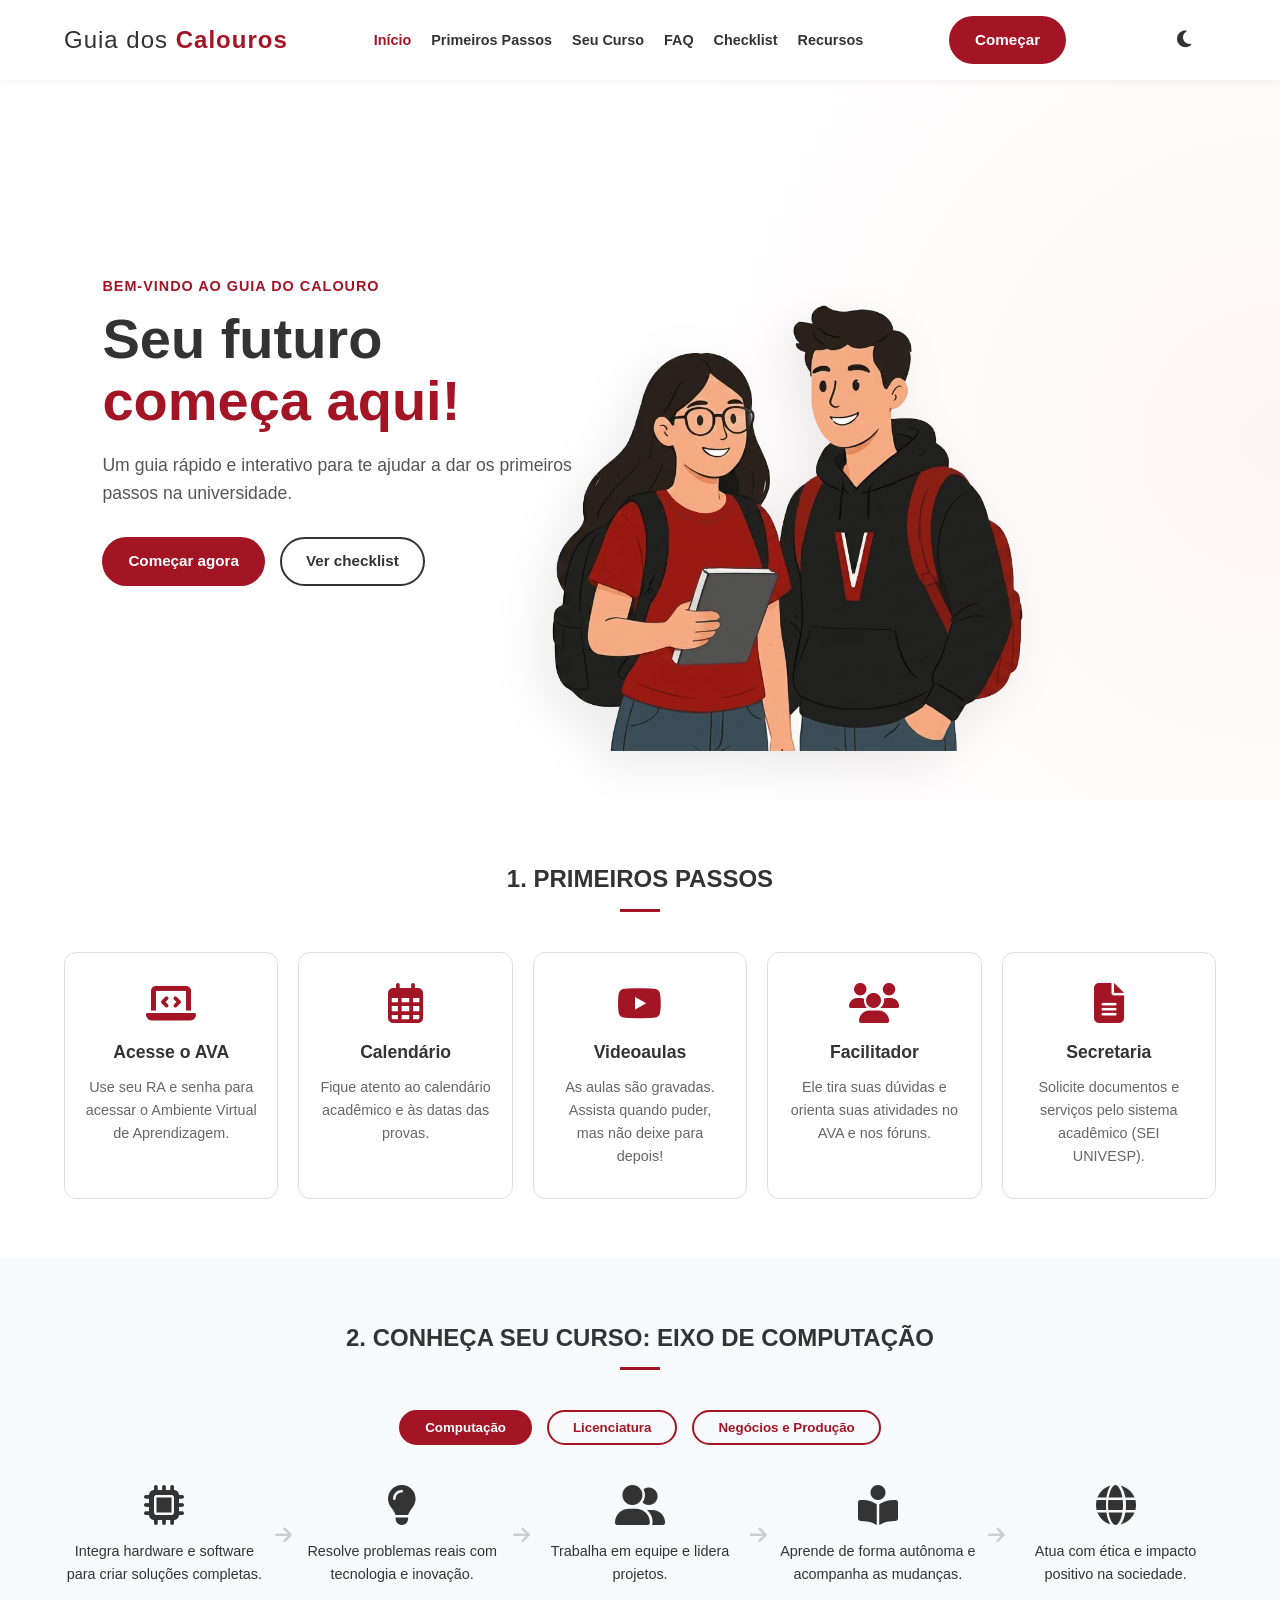
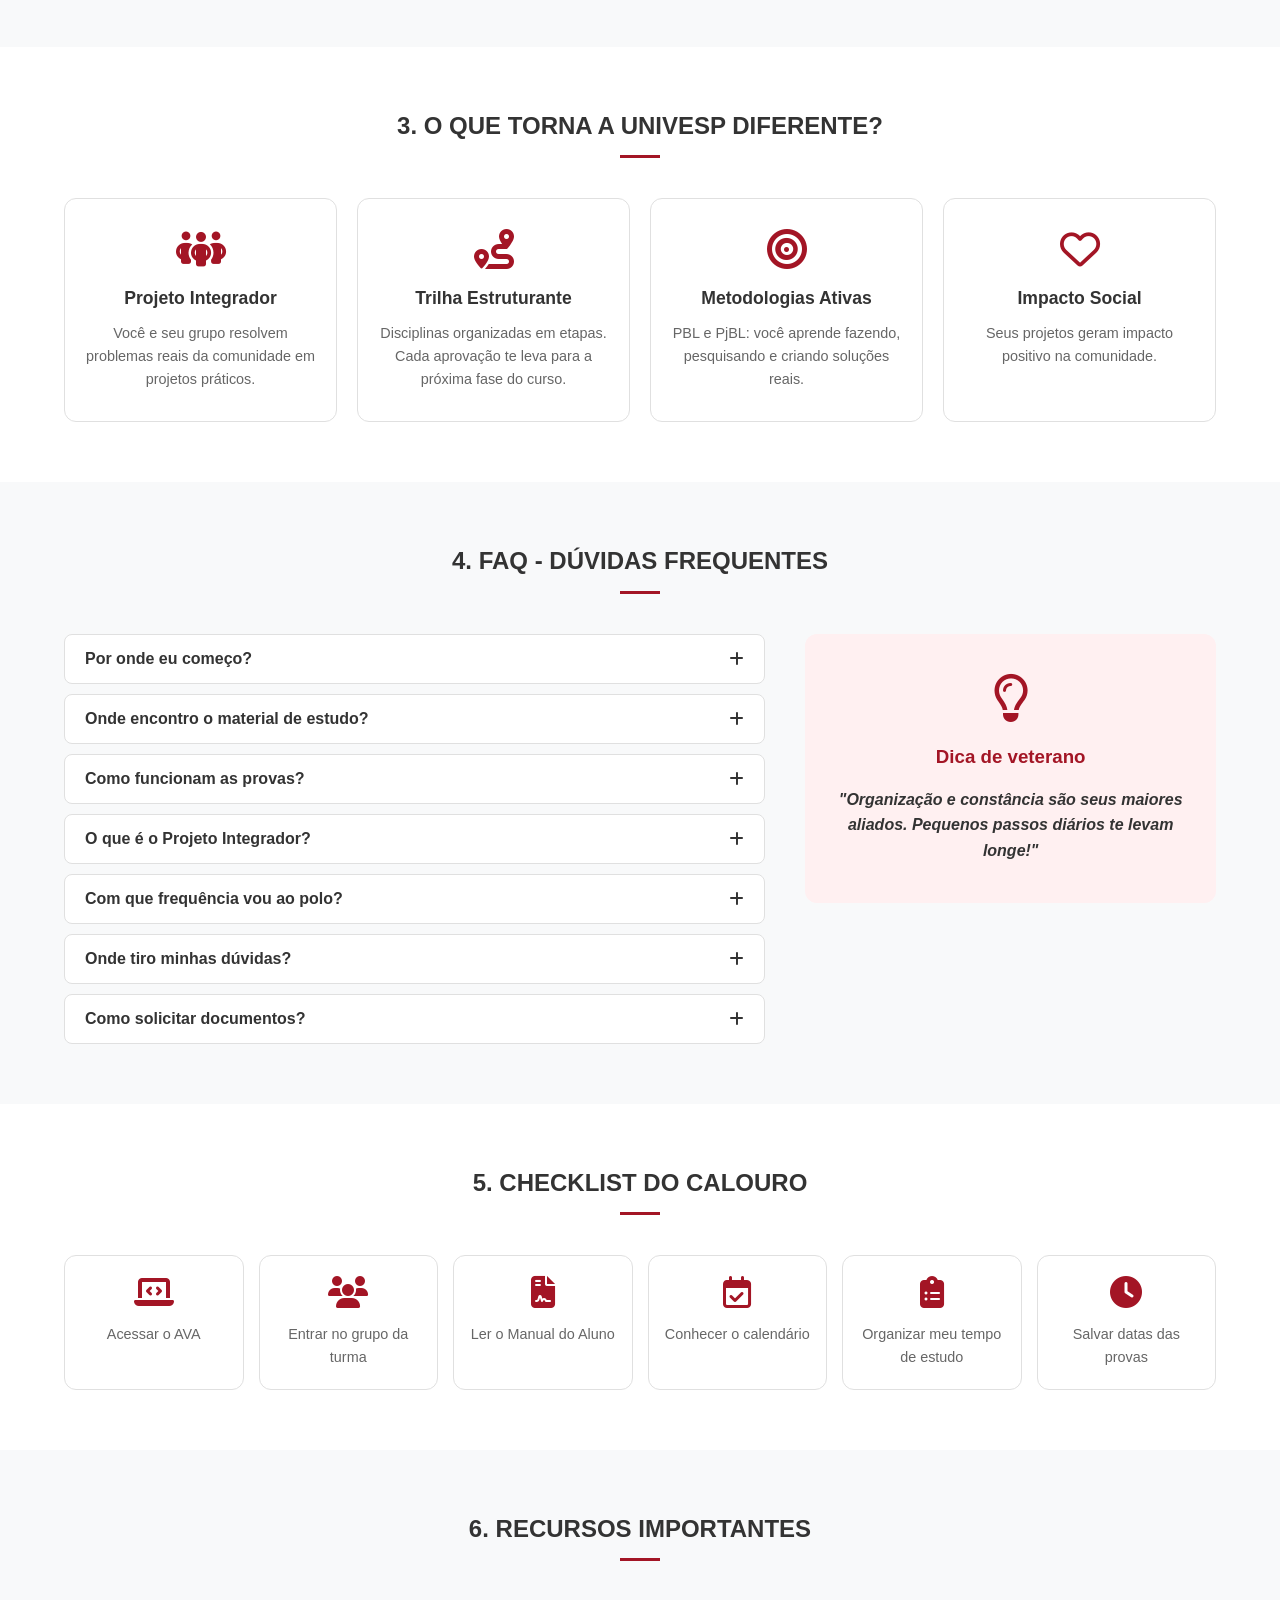
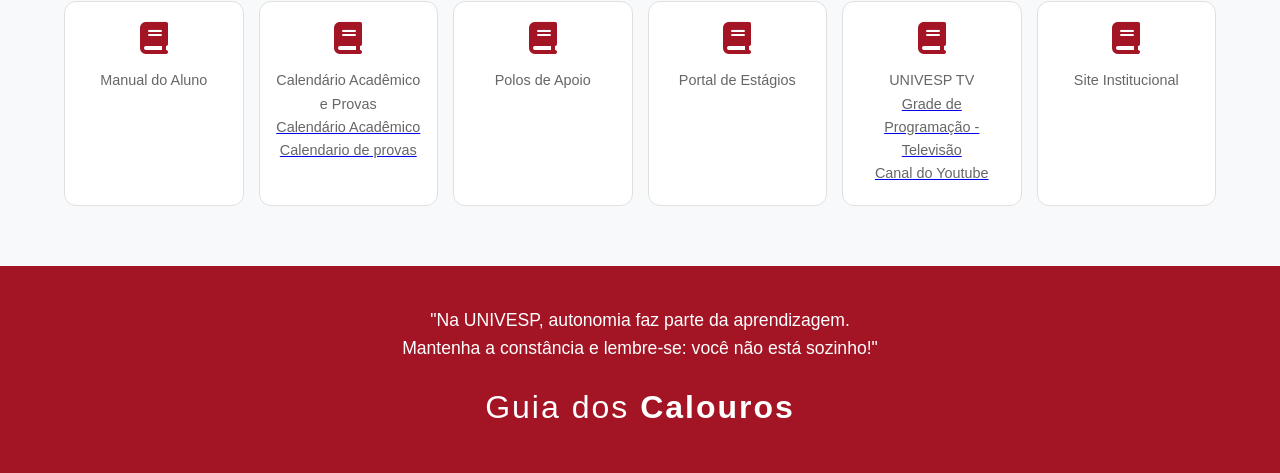
==== index.html @ 137aeccd "Add files via upload" ====
<!DOCTYPE html>
<html lang="pt-BR">
<head>
    <meta charset="UTF-8">
    <meta name="viewport" content="width=device-width, initial-scale=1.0">
    <title>Guia dos Calouros - UNIVESP</title>

    <link rel="icon" type="image/svg+xml" href="img/favicon.png">
    <link rel="stylesheet" href="css/style.css">
    <!-- FontAwesome para os ícones -->
    <link rel="stylesheet" href="https://cdnjs.cloudflare.com/ajax/libs/font-awesome/6.4.0/css/all.min.css">
</head>
<body>

        <!-- Barra de Progresso de Leitura -->
        <div id="progress-bar"></div>

    <!-- NAVEGAÇÃO FIXA -->
    <header class="navbar">
        <div class="logo">
            <span class="logo-univesp">Guia dos<strong> Calouros</strong></span>
        </div>
        <nav>
            <ul class="nav-links">
                <li><a href="#inicio" class="active">Início</a></li>
                <li><a href="#primeiros-passos">Primeiros Passos</a></li>
                <li><a href="#curso">Seu Curso</a></li>
                <li><a href="#faq">FAQ</a></li>
                <li><a href="#checklist">Checklist</a></li>
                <li><a href="#recursos">Recursos</a></li>
                <!-- <li><button id="dark-mode-toggle" title="Alterar Modo Escuro"><i class="fa-solid fa-moon"></i></button></li> -->
            </ul>
            <!--<button id="dark-mode-toggle" title="Alterar Modo Escuro"><i class="fa-solid fa-moon"></i></button> -->
        </nav>
        <a href="#primeiros-passos" class="btn btn-primary">Começar</a> <button id="dark-mode-toggle" title="Alterar Modo Escuro"><i class="fa-solid fa-moon"></i></button>
    </header>

    <main>
        <!-- HERO SECTION -->
        <section id="inicio" class="hero">
            <div class="hero-content">
                <span class="subtitle">BEM-VINDO AO GUIA DO CALOURO</span>
                <h1>Seu futuro<br><span>começa aqui!</span></h1>
                <p>Um guia rápido e interativo para te ajudar a dar os primeiros passos na universidade.</p>
                <div class="hero-buttons">
                    <a href="#primeiros-passos" class="btn btn-primary">Começar agora</a>
                    <a href="#checklist" class="btn btn-secondary">Ver checklist</a>
                </div>
            </div>
            <div class="hero-image">
                    <!-- Procure por este bloco na seção Hero do seu index.html e substitua: -->
                    <div class="hero-image">
                    <!-- Tag da imagem apontando para a pasta img/ -->
                    <img src="img/banner2.png" alt="Dois estudantes de Engenharia da UNIVESP com mochila" class="banner-img">
            </div>
                <!-- Espaço para a ilustração dos alunos 
                <div class="illustration-placeholder"> 
                    <i class="fa-solid fa-user-graduate"></i>
                </div>-->
            </div>
        </section>

        <!-- 1. PRIMEIROS PASSOS -->
        <section id="primeiros-passos" class="section">
            <h2 class="section-title">1. PRIMEIROS PASSOS</h2>
            <div class="grid-cards-5">
                
                
                <div class="card">
                    <i class="fa-solid fa-laptop-code icon"></i>
                    <h3>Acesse o AVA</h3>
                    <p>Use seu RA e senha para acessar o Ambiente Virtual de Aprendizagem.</p>
                </div>
                <div class="card">
                    <i class="fa-regular fa-calendar-alt icon"></i>
                    <h3>Calendário</h3>
                    <p>Fique atento ao calendário acadêmico e às datas das provas.</p>
                </div>
                <div class="card">
                    <i class="fa-brands fa-youtube icon"></i>
                    <h3>Videoaulas</h3>
                    <p>As aulas são gravadas. Assista quando puder, mas não deixe para depois!</p>
                </div>
                <div class="card">
                    <i class="fa-solid fa-users icon"></i>
                    <h3>Facilitador</h3>
                    <p>Ele tira suas dúvidas e orienta suas atividades no AVA e nos fóruns.</p>
                </div>
                <div class="card">
                    <i class="fa-solid fa-file-lines icon"></i>
                    <h3>Secretaria</h3>
                    <p>Solicite documentos e serviços pelo sistema acadêmico (SEI UNIVESP).</p>
                </div>
            </div>
        </section>

        <!-- 2. SEU CURSO 
        <section id="curso" class="section section-gray">
            <h2 class="section-title">2. CONHEÇA SEU CURSO: ENGENHARIA DA COMPUTAÇÃO</h2>
            <div class="course-flow">
                <div class="flow-item">
                    <i class="fa-solid fa-microchip icon"></i>
                    <p>Integra hardware e software para criar soluções completas.</p>
                </div>
                <i class="fa-solid fa-arrow-right flow-arrow"></i>
                <div class="flow-item">
                    <i class="fa-regular fa-lightbulb icon"></i>
                    <p>Resolve problemas reais com tecnologia e inovação.</p>
                </div>
                <i class="fa-solid fa-arrow-right flow-arrow"></i>
                <div class="flow-item">
                    <i class="fa-solid fa-user-group icon"></i>
                    <p>Trabalha em equipe e lidera projetos.</p>
                </div>
                <i class="fa-solid fa-arrow-right flow-arrow"></i>
                <div class="flow-item">
                    <i class="fa-solid fa-book-open-reader icon"></i>
                    <p>Aprende de forma autônoma e acompanha as mudanças.</p>
                </div>
                <i class="fa-solid fa-arrow-right flow-arrow"></i>
                <div class="flow-item">
                    <i class="fa-solid fa-globe icon"></i>
                    <p>Atua com ética e impacto positivo na sociedade.</p>
                </div>
            </div>
        </section>-->
        <!-- 2. SEU CURSO -->
<section id="curso" class="section section-gray reveal">
    <h2 id="curso-titulo" class="section-title">2. CONHEÇA SEU CURSO: EIXO DE COMPUTAÇÃO</h2>
    
    <!-- Botões de Filtro -->
    <div class="course-filter">
        <button class="filter-btn active" data-eixo="computacao">Computação</button>
        <button class="filter-btn" data-eixo="licenciatura">Licenciatura</button>
        <button class="filter-btn" data-eixo="negocios">Negócios e Produção</button>
    </div>

    <div class="course-flow">
        <div class="flow-item">
            <i class="fa-solid fa-microchip icon"></i>
            <p>Integra hardware e software para criar soluções completas.</p>
        </div>
        <i class="fa-solid fa-arrow-right flow-arrow"></i>
        <div class="flow-item">
            <i class="fa-solid fa-lightbulb icon"></i>
            <p>Resolve problemas reais com tecnologia e inovação.</p>
        </div>
        <i class="fa-solid fa-arrow-right flow-arrow"></i>
        <div class="flow-item">
            <i class="fa-solid fa-user-group icon"></i>
            <p>Trabalha em equipe e lidera projetos.</p>
        </div>
        <i class="fa-solid fa-arrow-right flow-arrow"></i>
        <div class="flow-item">
            <i class="fa-solid fa-book-open-reader icon"></i>
            <p>Aprende de forma autônoma e acompanha as mudanças.</p>
        </div>
        <i class="fa-solid fa-arrow-right flow-arrow"></i>
        <div class="flow-item">
            <i class="fa-solid fa-globe icon"></i>
            <p>Atua com ética e impacto positivo na sociedade.</p>
        </div>
    </div>
</section>

        <!-- 3. DIFERENCIAIS -->
        <section id="diferenciais" class="section">
            <h2 class="section-title">3. O QUE TORNA A UNIVESP DIFERENTE?</h2>
            <div class="grid-cards-4">
                <div class="card">
                    <i class="fa-solid fa-people-group icon"></i>
                    <h3>Projeto Integrador</h3>
                    <p>Você e seu grupo resolvem problemas reais da comunidade em projetos práticos.</p>
                </div>
                <div class="card">
                    <i class="fa-solid fa-route icon"></i>
                    <h3>Trilha Estruturante</h3>
                    <p>Disciplinas organizadas em etapas. Cada aprovação te leva para a próxima fase do curso.</p>
                </div>
                <div class="card">
                    <i class="fa-solid fa-bullseye icon"></i>
                    <h3>Metodologias Ativas</h3>
                    <p>PBL e PjBL: você aprende fazendo, pesquisando e criando soluções reais.</p>
                </div>
                <div class="card">
                    <i class="fa-regular fa-heart icon"></i>
                    <h3>Impacto Social</h3>
                    <p>Seus projetos geram impacto positivo na comunidade.</p>
                </div>
            </div>
        </section>

        <!-- 4. FAQ -->
        <section id="faq" class="section section-gray">
            <h2 class="section-title">4. FAQ - DÚVIDAS FREQUENTES</h2>
            <div class="faq-container">
                <div class="faq-list">
                    <div class="accordion">
                        <button class="accordion-header">Por onde eu começo? <i class="fa-solid fa-plus"></i></button>
                        <div class="accordion-body"><p>Comece acessando o AVA e verificando suas disciplinas iniciais e o calendário.</p></div>
                    </div>
                    <div class="accordion">
                        <button class="accordion-header">Onde encontro o material de estudo? <i class="fa-solid fa-plus"></i></button>
                        <div class="accordion-body"><p>Todo o material de estudo está disponível dentro do seu AVA (Canvas).</p></div>
                    </div>
                    <div class="accordion">
                        <button class="accordion-header">Como funcionam as provas? <i class="fa-solid fa-plus"></i></button>
                        <div class="accordion-body"><p>As avaliações finais costumam ser presenciais no seu polo de apoio.</p></div>
                    </div>
                    <div class="accordion">
                        <button class="accordion-header">O que é o Projeto Integrador? <i class="fa-solid fa-plus"></i></button>
                        <div class="accordion-body"><p>É um trabalho prático semestral feito em grupo para resolver um problema real da comunidade.</p></div>
                    </div>
                    <div class="accordion">
                        <button class="accordion-header">Com que frequência vou ao polo? <i class="fa-solid fa-plus"></i></button>
                        <div class="accordion-body"><p>Apenas para as avaliações presenciais e apresentações do Projeto Integrador.</p></div>
                    </div>
                    <div class="accordion">
                        <button class="accordion-header">Onde tiro minhas dúvidas? <i class="fa-solid fa-plus"></i></button>
                        <div class="accordion-body"><p>No fórum de dúvidas do AVA, diretamente com o seu Facilitador.</p></div>
                    </div>
                    <div class="accordion">
                        <button class="accordion-header">Como solicitar documentos? <i class="fa-solid fa-plus"></i></button>
                        <div class="accordion-body"><p>Acesse o sistema SEI UNIVESP para solicitações acadêmicas.</p></div>
                    </div>
                </div>
                
                <div class="dica-veterano">
                    <i class="fa-regular fa-lightbulb"></i>
                    <h3>Dica de veterano</h3>
                    <p>"Organização e constância são seus maiores aliados. Pequenos passos diários te levam longe!"</p>
                </div>
            </div>
        </section>

        <!-- 5. CHECKLIST -->
        <section id="checklist" class="section">
            <h2 class="section-title">5. CHECKLIST DO CALOURO</h2>
            <div class="grid-cards-6">
                <div class="card mini-card">
                    <i class="fa-solid fa-laptop-code icon"></i><p>Acessar o AVA</p>
                </div>
                <div class="card mini-card">
                    <i class="fa-solid fa-users icon"></i><p>Entrar no grupo da turma</p>
                </div>
                <div class="card mini-card">
                    <i class="fa-solid fa-file-contract icon"></i><p>Ler o Manual do Aluno</p>
                </div>
                <div class="card mini-card">
                    <i class="fa-regular fa-calendar-check icon"></i><p>Conhecer o calendário</p>
                </div>
                <div class="card mini-card">
                    <i class="fa-solid fa-clipboard-list icon"></i><p>Organizar meu tempo de estudo</p>
                </div>
                <div class="card mini-card">
                    <i class="fa-solid fa-clock icon"></i><p>Salvar datas das provas</p>
                </div>
            </div>
        </section>

        <!-- 6. RECURSOS IMPORTANTES -->
        <section id="recursos" class="section section-gray">
            <h2 class="section-title">6. RECURSOS IMPORTANTES</h2>
            <div class="grid-cards-6">
                <div class="card mini-card">
                    <i><a href="https://apps.univesp.br/manual-do-aluno/" target="_blank" class="fa-solid fa-book icon"></a></i><p>Manual do Aluno</p>
                </div>
                <div class="card mini-card"> <!--https://apps.univesp.br/manual-do-aluno/calendario-provas/-->
                    <i class="fa-solid fa-book icon"></i><p>Calendário Acadêmico e Provas</p>
                    <a href="https://apps.univesp.br/manual-do-aluno/calendario-academico/" target="_blank"><p>Calendário Acadêmico</p>
                    <a href="https://apps.univesp.br/manual-do-aluno/calendario-provas/" target="_blank"><p>Calendario de provas</p></a>
                </div>
                <div class="card mini-card">
                    <i><a href="https://univesp.br/polos/" target="_blank" class="fa-solid fa-book icon"></a></i><p>Polos de Apoio</p> 
                </div>
                <div class="card mini-card">
                    <i><a href="https://apps.univesp.br/graduacao/portal-estagios/" target="_blank" class="fa-solid fa-book icon"></a></i><p>Portal de Estágios</p>
                </div>
                <div class="card mini-card">
                    <i class="fa-solid fa-book icon"></i><p>UNIVESP TV</p>
                    <a href="https://univesptv.com.br/" target="_blank"><p>Grade de Programação - Televisão</p>
                    <a href="https://youtube.com/@univesptv?si=J4eFNRaSmYD4JG4l" target="_blank"><p>Canal do Youtube</p></a>
                </div>
                <div class="card mini-card">
                     <i><a href="https://univesp.br/" target="_blank" class="fa-solid fa-book icon"></a></i><p>Site Institucional</p>
                </div>
            </div>
        </section>
    </main>

    <!-- FOOTER -->
    <footer>
        <div class="footer-content">
            <p>"Na UNIVESP, autonomia faz parte da aprendizagem.<br>Mantenha a constância e lembre-se: você não está sozinho!"</p>
            <div class="logo-footer">Guia dos<strong> Calouros</strong></div>
        </div>
    </footer>

    <script src="js/script.js"></script>
</body>
</html>
---- css/style.css ----
/* RESET E VARIÁVEIS BASE */
:root {
    --primary-color: #a31525; /* Vermelho UNIVESP */
    --dark-text: #333333;
    --gray-bg: #f8f9fa;
    --border-color: #e0e0e0;
    --font-main: 'Segoe UI', Roboto, Helvetica, Arial, sans-serif;
}

* {
    margin: 0;
    padding: 0;
    box-sizing: border-box;
}

html {
    scroll-behavior: smooth; /* SCROLL SUAVE */
}

body {
    font-family: var(--font-main);
    color: var(--dark-text);
    line-height: 1.6;
}

/* NAVEGAÇÃO FIXA */
.navbar {
    position: sticky;
    top: 0;
    background: #ffffff;
    display: flex;
    justify-content: space-between;
    align-items: center;
    padding: 1rem 5%;
    box-shadow: 0 2px 10px rgba(0,0,0,0.05);
    z-index: 1000;
}

.logo-univesp {
    font-size: 1.5rem;
    font-weight: 300;
    color: var(--dark-text);
    letter-spacing: 1px;
}

.logo-univesp strong {
    color: var(--primary-color);
    font-weight: 700;
}

.nav-links {
    list-style: none;
    display: flex;
    gap: 20px;
}

.nav-links a {
    text-decoration: none;
    color: var(--dark-text);
    font-weight: 600;
    font-size: 0.9rem;
    transition: color 0.3s;
}

.nav-links a:hover, .nav-links a.active {
    color: var(--primary-color);
}

/* BOTÕES */
.btn {
    padding: 10px 24px;
    border-radius: 25px;
    text-decoration: none;
    font-weight: 600;
    font-size: 0.95rem;
    transition: all 0.3s;
    cursor: pointer;
    border: 2px solid transparent;
}

.btn-primary {
    background-color: var(--primary-color);
    color: white;
}

.btn-primary:hover {
    background-color: #8a101f;
}

.btn-secondary {
    background-color: white;
    color: var(--dark-text);
    border-color: var(--dark-text);
}

.btn-secondary:hover {
    background-color: var(--gray-bg);
}

/* SEÇÕES COMUNS */
.section {
    padding: 60px 5%;
    text-align: center;
}

.section-gray {
    background-color: var(--gray-bg);
}

.section-title {
    font-size: 1.5rem;
    margin-bottom: 40px;
    position: relative;
    display: inline-block;
}

.section-title::after {
    content: '';
    display: block;
    width: 40px;
    height: 3px;
    background-color: var(--primary-color);
    margin: 10px auto 0;
}

/* HERO SECTION */

/* Ajusta o container principal para alinhar perfeitamente os lados */
.hero {
    position: relative; /* Essencial para controlar a imagem absoluta lá dentro */
    display: flex;
    align-items: center;
    justify-content: space-between;
    padding: 0 5% 0 8%;
    background: radial-gradient(circle at 100% 50%, #fdf5f5 0%, #ffffff 50%);
    min-height: 80vh; /* Mantém uma altura imponente */
    overflow: hidden; /* Corta os pés dos personagens perfeitamente na linha inferior */
}

/* O texto agora tem o espaço garantido e nunca mais vai desalinhar */
.hero-content {
    width: 45%;
    max-width: 550%; /* Garante metade da tela livre para o texto respirar */
    text-align: left;
    z-index: 2; /* Garante que o texto fique por cima de qualquer fundo */
    padding-bottom: 20px;
}

.subtitle {
    color: var(--primary-color);
    font-weight: 700;
    font-size: 0.9rem;
    letter-spacing: 1px;
    display: block;
    margin-bottom: 10px;
}

.hero-content h1 {
    font-size: 3.5rem;
    line-height: 1.1;
    margin-bottom: 20px;
}

.hero-content h1 span {
    color: var(--primary-color);
}

.hero-content p {
    font-size: 1.1rem;
    margin-bottom: 30px;
    color: #555;
}

.hero-buttons {
    display: flex;
    gap: 15px;
}

/* O container da imagem vira uma janela flutuante à direita */
.hero-image {
    position: absolute;
    right: 5%; /* Alinha o bloco na lateral direita da tela */
    bottom: 0;  /* Cola a base no chão da seção */
    width: 38vw; /* Define a área onde a imagem pode expandir */
    max-width: 580px;
    min-width: 320;
    height: 100%;
    display: flex;
    align-items: flex-end; /* Garante que os personagens fiquem de pé no chão */
    justify-content: flex-end;
    z-index: 1;
    pointer-events: none; /* Permite clicar nos botões se a imagem sobrepor de leve */
}

/*Remove ou substitua o antigo '.illustration-placeholder' por este: */
 /* A imagem agora pode crescer livremente sem esmagar o texto */
.banner-img {
    width: 170%;
    height: 95%; /* Força os personagens a ocuparem quase a altura INTEIRA do banner! */
    max-height: 580px; /* Define um limite máximo elegante para telas gigantes */
    object-fit: contain;
    display: block;
    transform: translateY(10px); /* Ajuste milimétrico para assentar bem na base */
    filter: drop-shadow(-15px 15px 25px rgba(0, 0, 0, 0.08));
    transition: transform 0.5s ease;
    animation: float 4s ease-in-out infinite;
}

/* Efeito ao passar o mouse */
.hero:hover .banner-img {
    transform: translateY(0px) scale(1.02);
}

/*.illustration-placeholder {
    width: 100%;
    height: 300px;
    background-color: #ffe8ea;
    border-radius: 20px;
    display: flex;
    align-items: center;
    justify-content: center;
    font-size: 5rem;
    color: var(--primary-color);
}*/

/* GRIDS E CARDS */
.grid-cards-5 {
    display: grid;
    grid-template-columns: repeat(auto-fit, minmax(200px, 1fr));
    gap: 20px;
}

.grid-cards-4 {
    display: grid;
    grid-template-columns: repeat(auto-fit, minmax(240px, 1fr));
    gap: 20px;
}

.grid-cards-6 {
    display: grid;
    grid-template-columns: repeat(auto-fit, minmax(150px, 1fr));
    gap: 15px;
}

.card {
    background: white;
    border: 1px solid var(--border-color);
    border-radius: 12px;
    padding: 30px 20px;
    text-align: center;
    transition: transform 0.3s, box-shadow 0.3s;
}

.card:hover {
    transform: translateY(-5px);
    box-shadow: 0 10px 20px rgba(0,0,0,0.05);
}

.card .icon {
    font-size: 2.5rem;
    color: var(--primary-color);
    margin-bottom: 15px;
}

.card h3 {
    font-size: 1.1rem;
    margin-bottom: 10px;
}

.card p {
    font-size: 0.9rem;
    color: #666;
}

.mini-card {
    padding: 20px 15px;
}

.mini-card .icon {
    font-size: 2rem;
}

.card-link {
    text-decoration: none;
    color: inherit; /* Impede o navegador de pintar o texto de azul/roxo */
    display: block; /* O bloco inteiro do link se comporta como o card */
}

/* Efeito ao passar o mouse por cima do card clicável */
.card-link:hover .card {
    border-color: var(--primary-color); /* Borda fica vermelha no hover */
    transform: translateY(-5px); /* Efeito de flutuar */
    box-shadow: 0 10px 20px rgba(163, 21, 37, 0.1); /* Sombra avermelhada bem sutil */
}

/* FLOW DO CURSO */
.course-flow {
    display: flex;
    align-items: center;
    justify-content: space-between;
    gap: 10px;
}

.flow-item {
    text-align: center;
    flex: 1;
}

.flow-item .icon {
    font-size: 2.5rem;
    margin-bottom: 15px;
    color: var(--dark-text);
}

.flow-item p {
    font-size: 0.9rem;
}

.flow-arrow {
    color: #ccc;
    font-size: 1.2rem;
}

/* FAQ E DICA */
.faq-container {
    display: flex;
    gap: 40px;
    align-items: flex-start;
}

.faq-list {
    flex: 2;
    display: flex;
    flex-direction: column;
    gap: 10px;
}

.accordion {
    border: 1px solid var(--border-color);
    border-radius: 8px;
    background: white;
    overflow: hidden;
}

.accordion-header {
    width: 100%;
    text-align: left;
    padding: 15px 20px;
    background: none;
    border: none;
    font-size: 1rem;
    font-weight: 600;
    color: var(--dark-text);
    cursor: pointer;
    display: flex;
    justify-content: space-between;
    align-items: center;
}

.accordion-body {
    max-height: 0;
    overflow: hidden;
    transition: max-height 0.3s ease-out, padding 0.3s ease;
    background-color: #fafafa;
}

.accordion-body p {
    padding: 0 20px 15px;
    font-size: 0.95rem;
    color: #555;
}

.accordion.active .accordion-body {
    max-height: 200px;
}

.accordion.active .accordion-header i {
    transform: rotate(45deg);
    transition: transform 0.3s;
}

.dica-veterano {
    flex: 1;
    background-color: #fff0f1;
    border-radius: 12px;
    padding: 40px 30px;
    text-align: center;
}

.dica-veterano .fa-lightbulb {
    font-size: 3rem;
    color: var(--primary-color);
    margin-bottom: 20px;
}

.dica-veterano h3 {
    color: var(--primary-color);
    margin-bottom: 15px;
}

.dica-veterano p {
    font-style: italic;
    font-weight: 600;
    color: var(--dark-text);
}

/* FOOTER */
footer {
    background-color: var(--primary-color);
    color: white;
    text-align: center;
    padding: 40px 20px;
}

.footer-content p {
    font-size: 1.1rem;
    margin-bottom: 20px;
    font-weight: 300;
}

.logo-footer {
    font-size: 2rem;
    font-weight: 300;
    letter-spacing: 2px;
}

.logo-footer strong {
    font-weight: 700;
}

/* RESPONSIVIDADE BÁSICA */
@media (max-width: 900px) {
    .hero {
        flex-direction: column;
        text-align: center;
    }
    .hero-content, .hero-image {
        max-width: 100%;
        width: 100%;
    }
    .hero-content {
        text-align: center;
        margin-bottom: 40px;
    }
    .hero-buttons {
        justify-content: center;
    }
    .course-flow {
        flex-direction: column;
    }
    .flow-arrow {
        transform: rotate(90deg);
        margin: 15px 0;
    }
    .faq-container {
        flex-direction: column;
    }
    .nav-links {
        display: none; /* Em um projeto real, adicionar menu hambúrguer aqui */
    }
}
/* =========================================
   NOVAS FUNCIONALIDADES 
========================================= */

/* 1. BARRA DE PROGRESSO */
#progress-bar {
    position: fixed;
    top: 0;
    left: 0;
    width: 0%;
    height: 4px;
    background-color: var(--primary-color);
    z-index: 10000;
    border-radius: 0 2px 2px 0;
}

/* 2. DARK MODE - Variáveis e Adaptações */
body.dark-mode {
    --dark-text: #f0f0f0;
    --gray-bg: #121212;
    --border-color: #333333;
    background-color: #0a0a0a;
}

body.dark-mode .navbar,
body.dark-mode .card,
body.dark-mode .accordion,
body.dark-mode .accordion-header {
    background-color: #1a1a1a;
    color: var(--dark-text);
}

body.dark-mode .accordion-body {
    background-color: #242424;
}

body.dark-mode .hero {
    background: radial-gradient(circle at 100% 50%, #2a1114 0%, #0a0a0a 50%);
}

body.dark-mode .dica-veterano {
    background-color: #2a1114;
}

/* Estilo do Botão Dark Mode */
#dark-mode-toggle {
    background: none;
    border: none;
    font-size: 1.2rem;
    color: var(--dark-text);
    cursor: pointer;
    padding: 10px;
    margin: 0 15px;
    transition: transform 0.3s;
}

#dark-mode-toggle:hover {
    transform: scale(1.1);
    color: var(--primary-color);
}

/* 3. SCROLL REVEAL (Animação) */
.reveal {
    opacity: 0;
    transform: translateY(40px);
    transition: opacity 0.8s ease-out, transform 0.8s ease-out;
}

.reveal.active {
    opacity: 1;
    transform: translateY(0);
}

/* 4. FILTRO DE CURSOS */
.course-filter {
    display: flex;
    justify-content: center;
    gap: 15px;
    margin-bottom: 40px;
    flex-wrap: wrap;
}

.filter-btn {
    padding: 8px 24px;
    border: 2px solid var(--primary-color);
    background: transparent;
    color: var(--primary-color);
    border-radius: 25px;
    font-weight: 600;
    cursor: pointer;
    transition: all 0.3s;
}

.filter-btn.active, .filter-btn:hover {
    background: var(--primary-color);
    color: white;
}

.flow-item {
    transition: opacity 0.4s ease; /* Transição suave ao trocar de curso */
}
@media (max-width: 900px) {
    .hero {
        flex-direction: column;
        text-align: center;
        padding: 60px 5% 0 5%;
        min-height: auto;
        overflow: visible;
    }
    
    .hero-content {
        max-width: 100%;
        text-align: center;
        margin-bottom: 30px;
    }
    
    .hero-buttons {
        justify-content: center;
    }
    
    /* No celular ela deixa de flutuar e volta para o fluxo normal */
    .hero-image {
        position: relative;
        right: auto;
        bottom: auto;
        width: 100%;
        max-width: 320px;
        height: auto;
        margin: 0 auto;
        justify-content: center;
    }
    
    .banner-img {
        width: 100%;
        height: auto;
        max-height: 350px;
        transform: translateY(10px);
    }
}

/* =========================================
   ANIMAÇÃO DE FLUTUAR (FLOAT)
========================================= */
@keyframes float {
    0% {
        transform: translateY(10px); /* Posição inicial (levemente para baixo) */
    }
    50% {
        transform: translateY(-5px); /* Sobe suavemente 15 pixels */
    }
    100% {
        transform: translateY(10px); /* Retorna à posição inicial */
    }
}
/* =========================================
   CORREÇÃO DO DESALINHAMENTO DO SCROLL
========================================= */

/* Aplica o espaçamento de segurança em todas as seções que possuem ID (alvos do menu) */
section[id] {
    /* Ajuste esse valor (80px) de acordo com a altura aproximada do seu menu fixo */
    scroll-margin-top: 85px; 
}
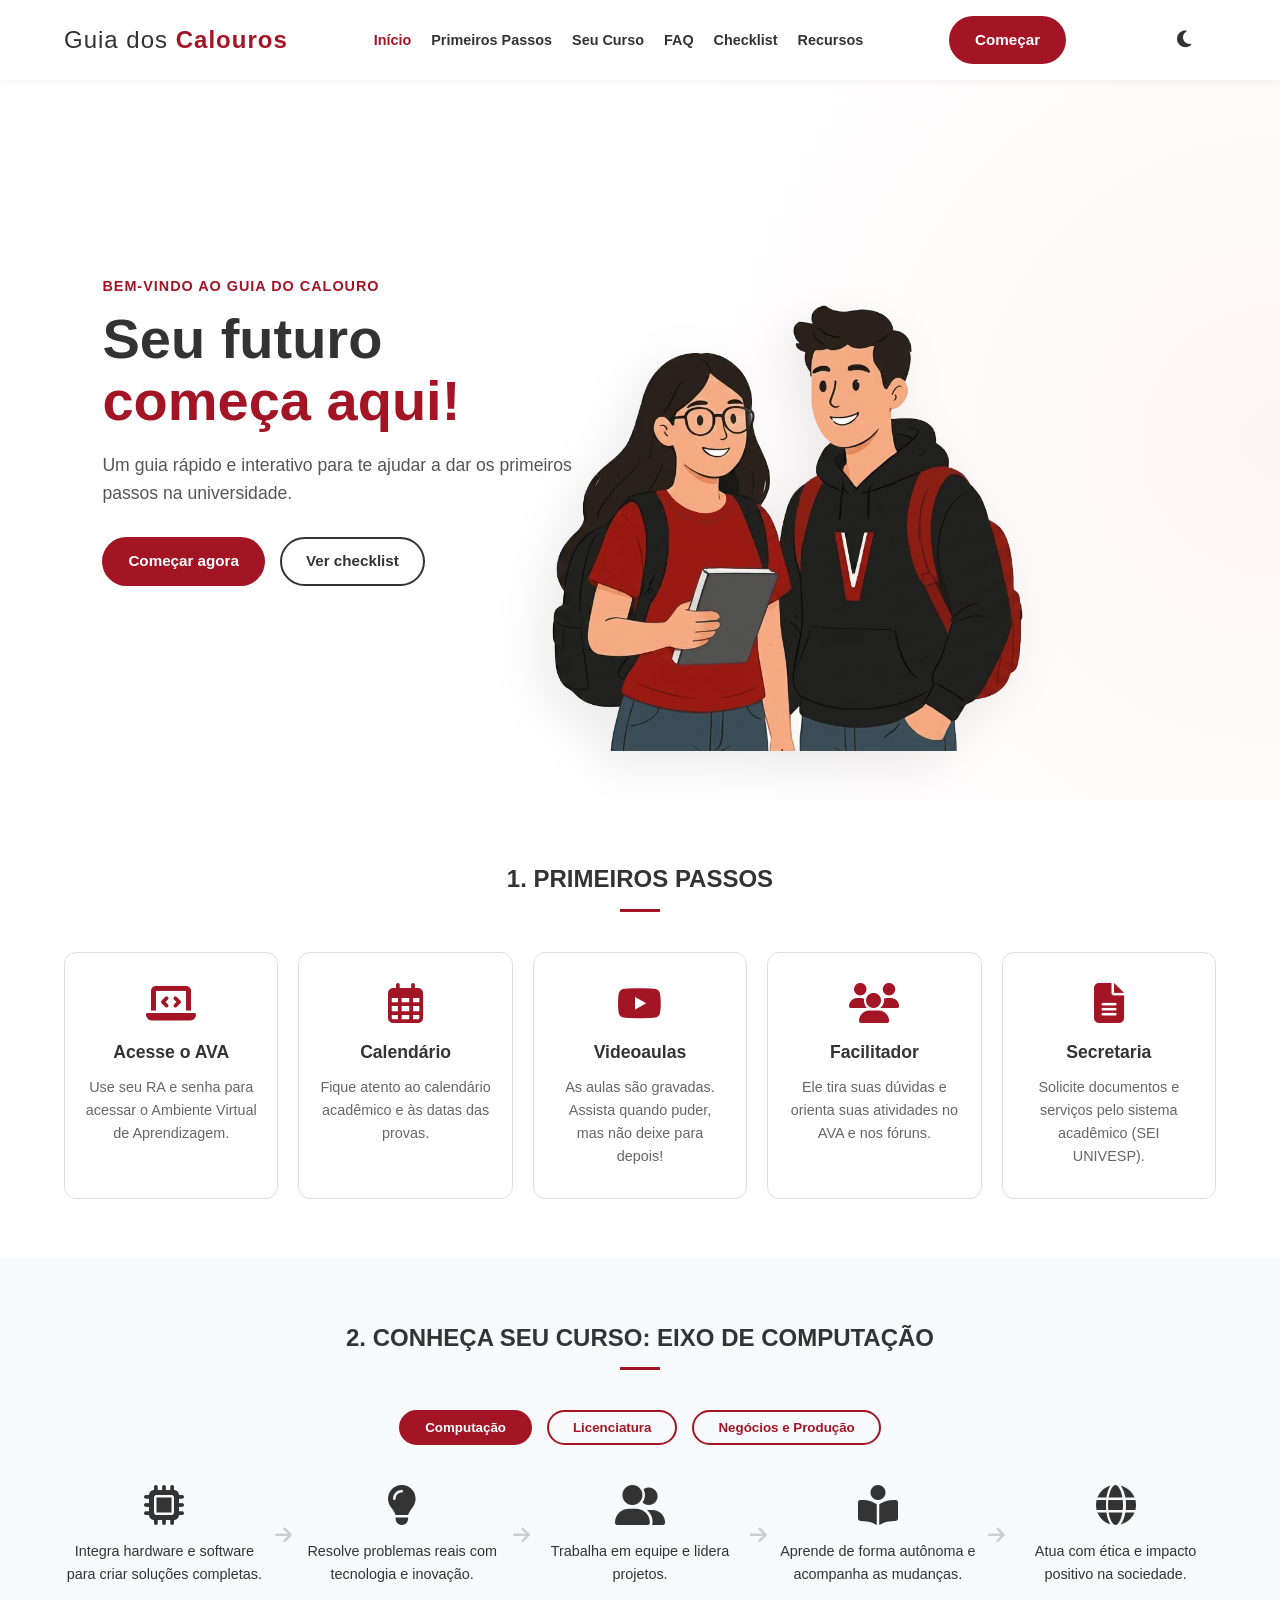
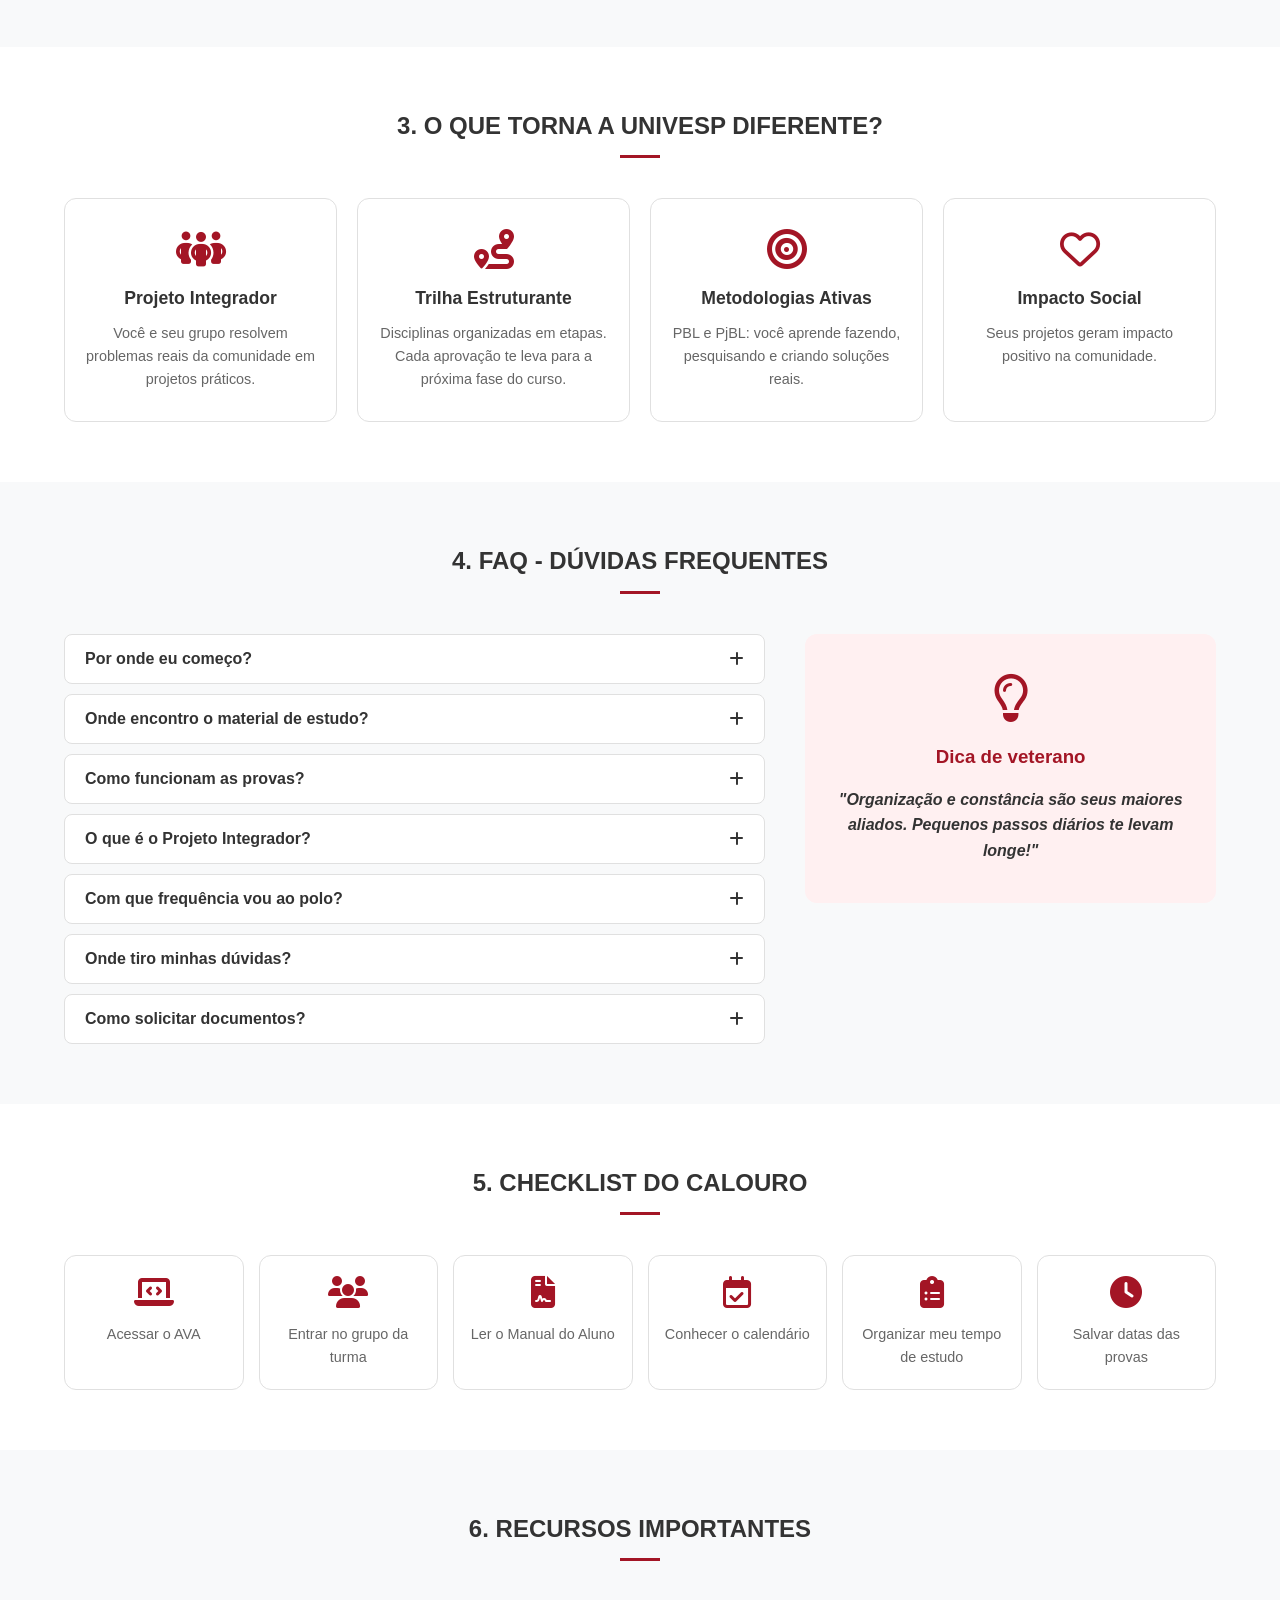
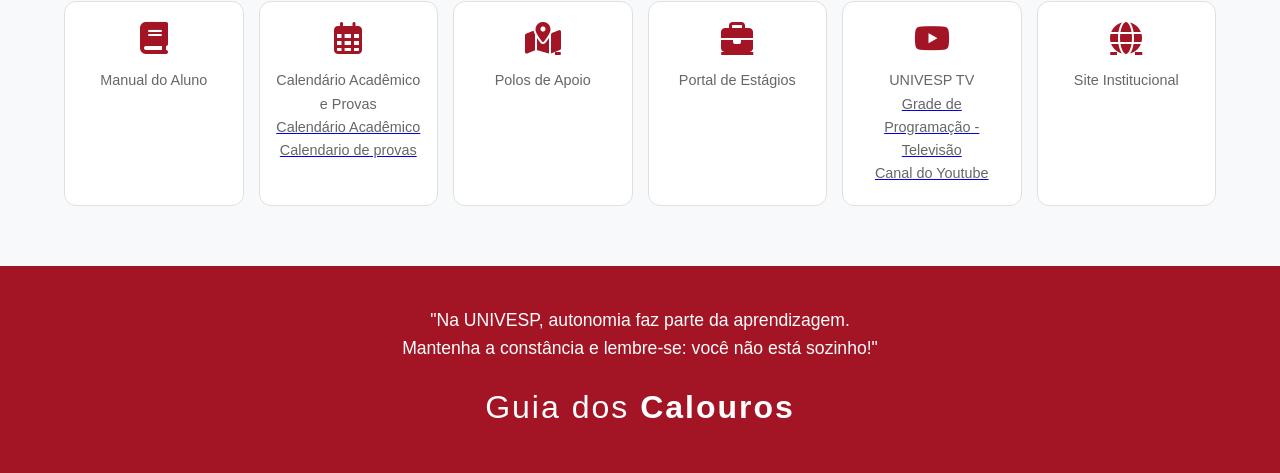
==== commit 407c0cb2: "Update index.html" ====
--- a/index.html
+++ b/index.html
@@ -5,7 +5,7 @@
     <meta name="viewport" content="width=device-width, initial-scale=1.0">
     <title>Guia dos Calouros - UNIVESP</title>
 
-    <link rel="icon" type="image/svg+xml" href="img/favicon.png">
+    <link rel="icon" type="image/png" href="img/favicon.png">
     <link rel="stylesheet" href="css/style.css">
     <!-- FontAwesome para os ícones -->
     <link rel="stylesheet" href="https://cdnjs.cloudflare.com/ajax/libs/font-awesome/6.4.0/css/all.min.css">
@@ -266,23 +266,23 @@
                     <i><a href="https://apps.univesp.br/manual-do-aluno/" target="_blank" class="fa-solid fa-book icon"></a></i><p>Manual do Aluno</p>
                 </div>
                 <div class="card mini-card"> <!--https://apps.univesp.br/manual-do-aluno/calendario-provas/-->
-                    <i class="fa-solid fa-book icon"></i><p>Calendário Acadêmico e Provas</p>
+                    <i class="fa-regular fa-calendar-alt icon"></i><p>Calendário Acadêmico e Provas</p>
                     <a href="https://apps.univesp.br/manual-do-aluno/calendario-academico/" target="_blank"><p>Calendário Acadêmico</p>
                     <a href="https://apps.univesp.br/manual-do-aluno/calendario-provas/" target="_blank"><p>Calendario de provas</p></a>
                 </div>
                 <div class="card mini-card">
-                    <i><a href="https://univesp.br/polos/" target="_blank" class="fa-solid fa-book icon"></a></i><p>Polos de Apoio</p> 
-                </div>
-                <div class="card mini-card">
-                    <i><a href="https://apps.univesp.br/graduacao/portal-estagios/" target="_blank" class="fa-solid fa-book icon"></a></i><p>Portal de Estágios</p>
-                </div>
-                <div class="card mini-card">
-                    <i class="fa-solid fa-book icon"></i><p>UNIVESP TV</p>
+                    <i><a href="https://univesp.br/polos/" target="_blank" class="fa-solid fa-map-location-dot icon"></a></i><p>Polos de Apoio</p> 
+                </div>
+                <div class="card mini-card">
+                    <i><a href="https://apps.univesp.br/graduacao/portal-estagios/" target="_blank" class="fa-solid fa-briefcase icon"></a></i><p>Portal de Estágios</p>
+                </div>
+                <div class="card mini-card">
+                    <i class="fa-brands fa-youtube icon"></i><p>UNIVESP TV</p>
                     <a href="https://univesptv.com.br/" target="_blank"><p>Grade de Programação - Televisão</p>
                     <a href="https://youtube.com/@univesptv?si=J4eFNRaSmYD4JG4l" target="_blank"><p>Canal do Youtube</p></a>
                 </div>
                 <div class="card mini-card">
-                     <i><a href="https://univesp.br/" target="_blank" class="fa-solid fa-book icon"></a></i><p>Site Institucional</p>
+                     <i><a href="https://univesp.br/" target="_blank" class="fa-solid fa-globe icon"></a></i><p>Site Institucional</p>
                 </div>
             </div>
         </section>
@@ -298,4 +298,4 @@
 
     <script src="js/script.js"></script>
 </body>
-</html>+</html>
